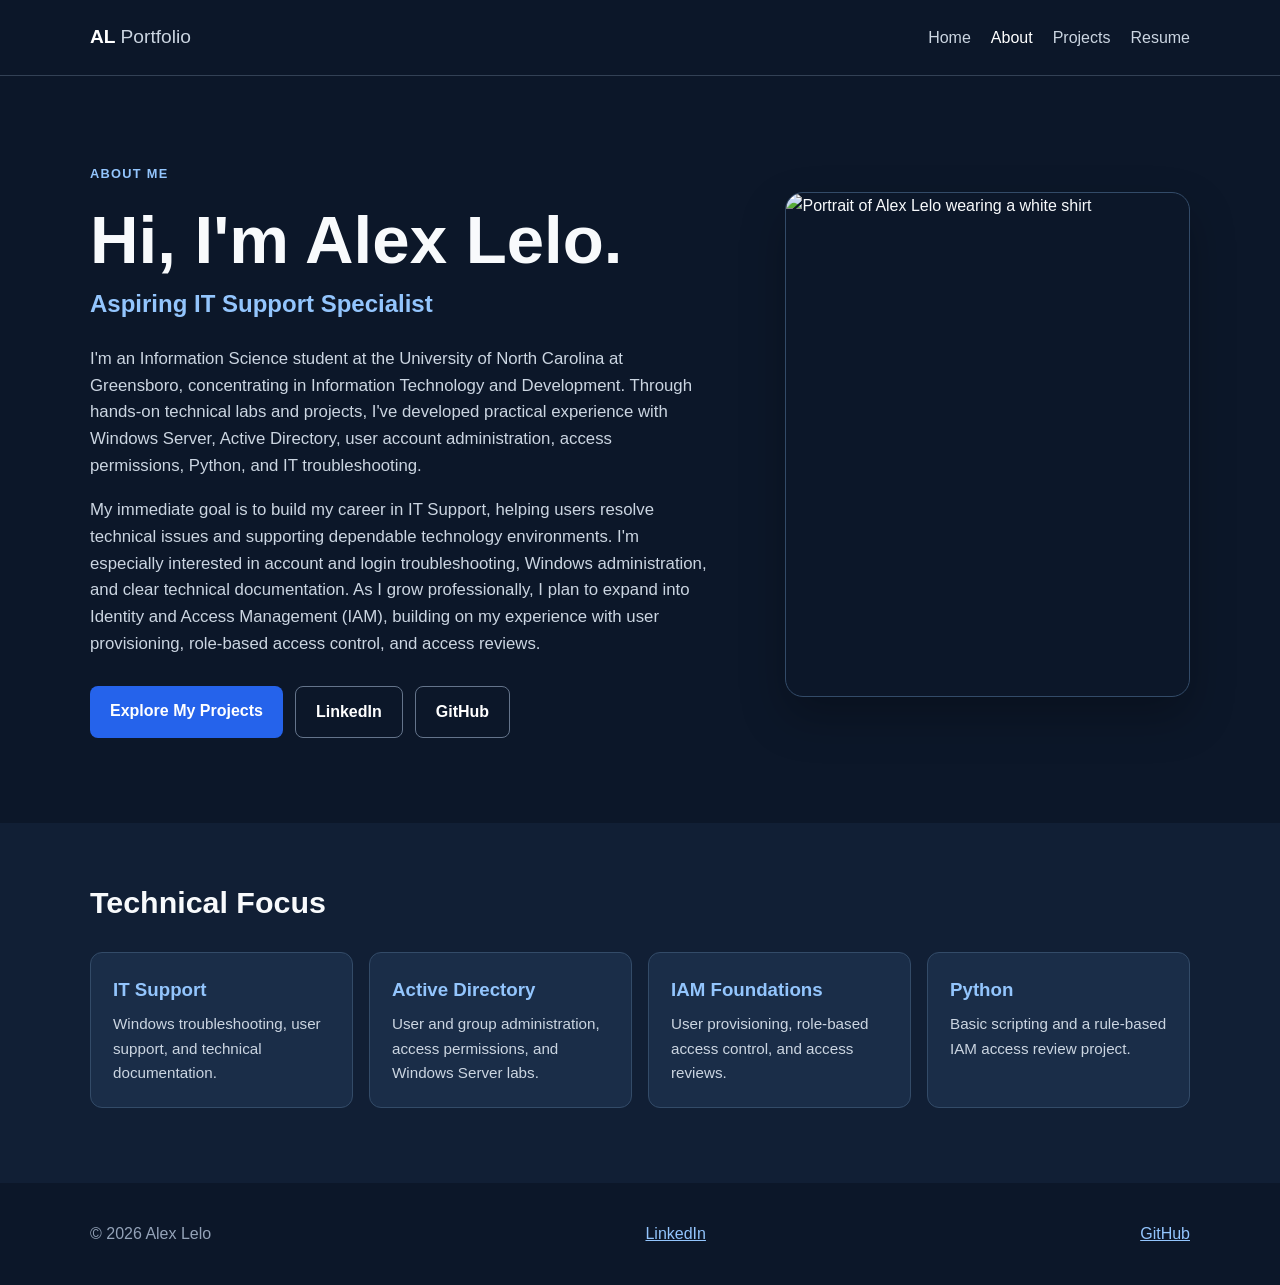
==== aboutMe.html @ 46b6fcd7 "Add files via upload" ====
<!DOCTYPE html>
<html lang="en">
<head>
  <meta charset="UTF-8">
  <meta name="viewport" content="width=device-width, initial-scale=1.0">
  <meta name="description" content="Learn about Alex Lelo's IT Support skills, Active Directory labs, and interest in identity and access management.">
  <title>About Me | Alex Lelo</title>
  <link rel="stylesheet" href="style.css">
</head>
<body>
  <header class="site-header">
    <nav class="nav container" aria-label="Main navigation">
      <a class="brand" href="index.html">AL <span>Portfolio</span></a>
      <div class="nav-links">
        <a href="index.html">Home</a>
        <a href="aboutMe.html" aria-current="page">About</a>
        <a href="projects.html">Projects</a>
        <a href="resume.html">Resume</a>
      </div>
    </nav>
  </header>
  <main>
    <section class="about-layout container" aria-labelledby="about-heading">
      <div class="about-copy">
        <p class="eyebrow">ABOUT ME</p>
        <h1 id="about-heading">Hi, I'm Alex Lelo.</h1>
        <p class="about-subtitle">Aspiring IT Support Specialist</p>
        <p>I'm an Information Science student at the University of North Carolina at Greensboro, concentrating in Information Technology and Development. Through hands-on technical labs and projects, I've developed practical experience with Windows Server, Active Directory, user account administration, access permissions, Python, and IT troubleshooting.</p>
        <p>My immediate goal is to build my career in IT Support, helping users resolve technical issues and supporting dependable technology environments. I'm especially interested in account and login troubleshooting, Windows administration, and clear technical documentation. As I grow professionally, I plan to expand into Identity and Access Management (IAM), building on my experience with user provisioning, role-based access control, and access reviews.</p>
        <div class="actions">
          <a class="button primary" href="projects.html">Explore My Projects</a>
          <a class="button secondary" href="https://www.linkedin.com/in/alex-m-lelo/" target="_blank" rel="noopener noreferrer">LinkedIn</a>
          <a class="button secondary" href="https://github.com/imalexlelo10" target="_blank" rel="noopener noreferrer">GitHub</a>
        </div>
      </div>
      <figure class="about-portrait">
        <img src="images/profile.jpg" alt="Portrait of Alex Lelo wearing a white shirt" width="928" height="1649">
      </figure>
    </section>
    <section class="skills-section" aria-labelledby="skills-heading">
      <div class="container">
        <h2 id="skills-heading">Technical Focus</h2>
        <div class="skill-grid">
          <div class="skill-card"><h3>IT Support</h3><p>Windows troubleshooting, user support, and technical documentation.</p></div>
          <div class="skill-card"><h3>Active Directory</h3><p>User and group administration, access permissions, and Windows Server labs.</p></div>
          <div class="skill-card"><h3>IAM Foundations</h3><p>User provisioning, role-based access control, and access reviews.</p></div>
          <div class="skill-card"><h3>Python</h3><p>Basic scripting and a rule-based IAM access review project.</p></div>
        </div>
      </div>
    </section>
  </main>
  <footer class="site-footer">
    <div class="container footer-inner">
      <p>© 2026 Alex Lelo</p>
      <a href="https://www.linkedin.com/in/alex-m-lelo/" target="_blank" rel="noopener noreferrer">LinkedIn</a>
      <a href="https://github.com/imalexlelo10" target="_blank" rel="noopener noreferrer">GitHub</a>
    </div>
  </footer>
</body>
</html>
---- style.css ----
:root { color-scheme: dark; }
* { box-sizing: border-box; }
body { margin: 0; font-family: Arial, Helvetica, sans-serif; background: #0c1729; color: #f8fafc; line-height: 1.6; }
a { color: #93c5fd; }
a:focus-visible { outline: 3px solid #fbbf24; outline-offset: 4px; }
.container { width: min(1100px, calc(100% - 40px)); margin-inline: auto; }
.site-header { border-bottom: 1px solid #334155; }
.nav { display: flex; justify-content: space-between; align-items: center; gap: 20px; padding-block: 22px; }
.brand { font-weight: 800; font-size: 1.2rem; color: white; text-decoration: none; }
.brand span { font-weight: 400; color: #cbd5e1; }
.nav-links { display: flex; flex-wrap: wrap; gap: 20px; }
.nav-links a { text-decoration: none; color: #cbd5e1; }
.nav-links a:hover, .nav-links a[aria-current] { color: white; }
.hero { padding-block: 90px 100px; max-width: 1100px; }
.eyebrow { color: #93c5fd; font-size: .8rem; font-weight: bold; letter-spacing: .1em; }
h1 { font-size: clamp(2.4rem, 6vw, 4.2rem); line-height: 1.12; margin: 18px 0 10px; }
.hero h2 { font-size: clamp(1.5rem, 3vw, 2.4rem); color: #93c5fd; margin: 0 0 22px; }
.intro { color: #cbd5e1; max-width: 680px; font-size: 1.12rem; }
.actions { display: flex; flex-wrap: wrap; gap: 12px; margin-top: 28px; }
.button { display: inline-block; padding: 12px 20px; border-radius: 8px; font-weight: bold; text-decoration: none; }
.primary { background: #2563eb; color: white; }
.primary:hover { background: #1d4ed8; }
.secondary { border: 1px solid #64748b; color: white; }
.secondary:hover { background: #1e293b; }
.projects-section { background: #111f35; padding-block: 55px 75px; }
.projects-section h2 { margin-top: 0; font-size: 1.9rem; }
.project-grid { display: grid; grid-template-columns: repeat(2, minmax(0, 1fr)); gap: 20px; }
.project-card { background: #1a2d48; border: 1px solid #334b68; border-radius: 12px; padding: 28px; }
.project-icon { color: #93c5fd; font-size: 2rem; }
.project-card h3 { margin: 12px 0; }
.project-card p { color: #cbd5e1; }
.project-card .tags { color: #93c5fd; font-size: .85rem; }
.site-footer { padding-block: 22px; }
.footer-inner { display: flex; align-items: center; justify-content: space-between; gap: 16px; }
.footer-inner p { color: #94a3b8; }
@media (max-width: 650px) { .nav { align-items: flex-start; flex-direction: column; } .nav-links { gap: 14px; } .hero { padding-block: 55px 65px; } .project-grid { grid-template-columns: 1fr; } }

/* About Me page */
.about-layout { display: grid; grid-template-columns: minmax(0, 1.3fr) minmax(250px, .85fr); gap: clamp(28px, 6vw, 78px); align-items: center; padding-block: 75px 85px; }
.about-copy h1 { margin-bottom: 8px; }
.about-subtitle { color: #93c5fd; font-size: 1.5rem; font-weight: bold; margin: 0 0 22px; }
.about-copy > p:not(.eyebrow):not(.about-subtitle) { color: #cbd5e1; font-size: 1.05rem; }
.about-portrait { margin: 0; border-radius: 18px; overflow: hidden; border: 1px solid #334b68; box-shadow: 0 20px 45px rgba(0, 0, 0, .25); }
.about-portrait img { display: block; width: 100%; height: auto; aspect-ratio: 4 / 5; object-fit: cover; object-position: center 25%; }
.skills-section { background: #111f35; padding-block: 55px 75px; }
.skills-section h2 { font-size: 1.9rem; margin-top: 0; }
.skill-grid { display: grid; grid-template-columns: repeat(4, minmax(0, 1fr)); gap: 16px; }
.skill-card { padding: 22px; background: #1a2d48; border: 1px solid #334b68; border-radius: 12px; }
.skill-card h3 { color: #93c5fd; margin: 0 0 8px; }
.skill-card p { color: #cbd5e1; margin: 0; font-size: .95rem; }
@media (max-width: 850px) { .about-layout { grid-template-columns: 1fr; } .about-portrait { width: min(100%, 390px); } .skill-grid { grid-template-columns: repeat(2, minmax(0, 1fr)); } }
@media (max-width: 520px) { .skill-grid { grid-template-columns: 1fr; } .footer-inner { flex-wrap: wrap; } }
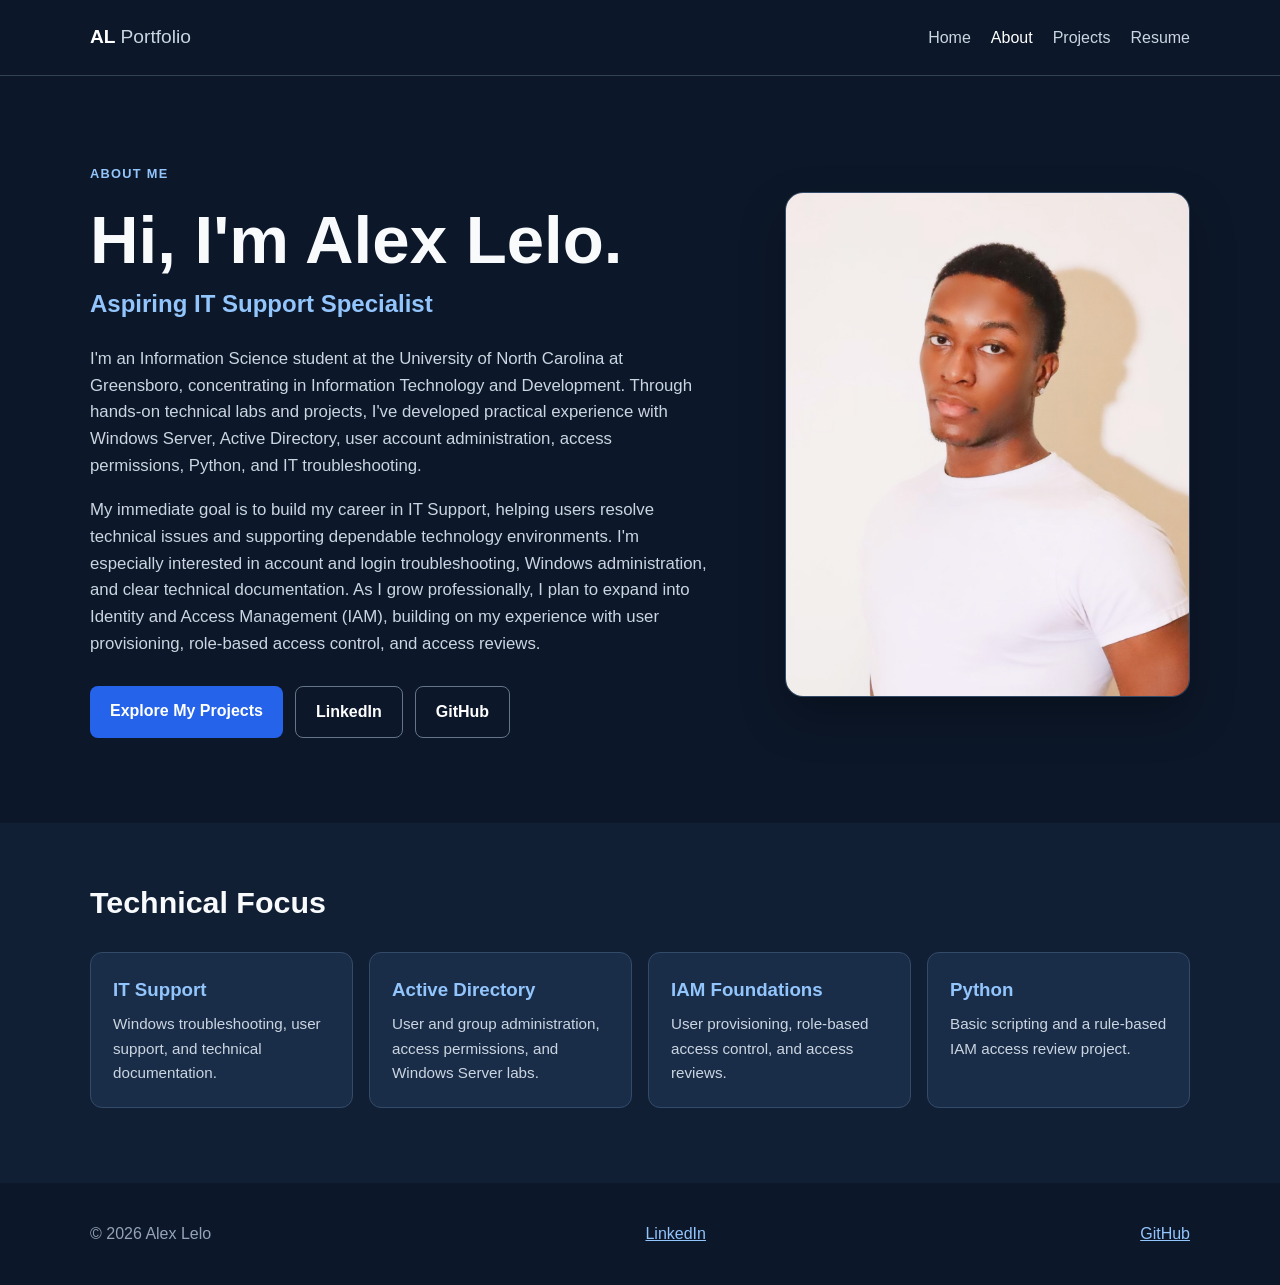
==== commit fd2b965d: "about me page profile photo debug update" ====
--- a/aboutMe.html
+++ b/aboutMe.html
@@ -34,7 +34,7 @@
         </div>
       </div>
       <figure class="about-portrait">
-        <img src="images/profile.jpg" alt="Portrait of Alex Lelo wearing a white shirt" width="928" height="1649">
+        <img src="profile.jpg" alt="Portrait of Alex Lelo wearing a white shirt" width="928" height="1649">
       </figure>
     </section>
     <section class="skills-section" aria-labelledby="skills-heading">
--- a/style.css
+++ b/style.css
@@ -50,3 +50,73 @@
 .skill-card p { color: #cbd5e1; margin: 0; font-size: .95rem; }
 @media (max-width: 850px) { .about-layout { grid-template-columns: 1fr; } .about-portrait { width: min(100%, 390px); } .skill-grid { grid-template-columns: repeat(2, minmax(0, 1fr)); } }
 @media (max-width: 520px) { .skill-grid { grid-template-columns: 1fr; } .footer-inner { flex-wrap: wrap; } }
+
+
+/* Projects Page */
+
+.project-page-intro {
+  padding: 70px 0 65px;
+}
+
+.project-page-intro h1 {
+  margin-bottom: 20px;
+}
+
+.project-list {
+  display: grid;
+  gap: 22px;
+}
+
+.project-list .project-card h2 {
+  font-size: 1.55rem;
+  margin: 6px 0 14px;
+  color: #ffffff;
+}
+
+.project-list .project-card p {
+  max-width: 850px;
+}
+
+.project-list .project-card strong {
+  color: #ffffff;
+}
+
+.project-next {
+  padding: 55px 0 75px;
+}
+
+.project-next p {
+  color: #cbd5e1;
+}
+
+
+/* Resume Page */
+
+.resume-page {
+    padding-top: 70px;
+    padding-bottom: 100px;
+    min-height: 400px;
+}
+
+.resume-page h1 {
+    margin-bottom: 20px;
+}
+
+.resume-page p {
+    margin-bottom: 25px;
+    line-height: 1.6;
+}
+
+.resume-link {
+    display: inline-block;
+    background-color: #2563eb;
+    color: white;
+    padding: 12px 20px;
+    border-radius: 6px;
+    text-decoration: none;
+}
+
+.resume-link:hover {
+    background-color: #1d4ed8;
+}
+
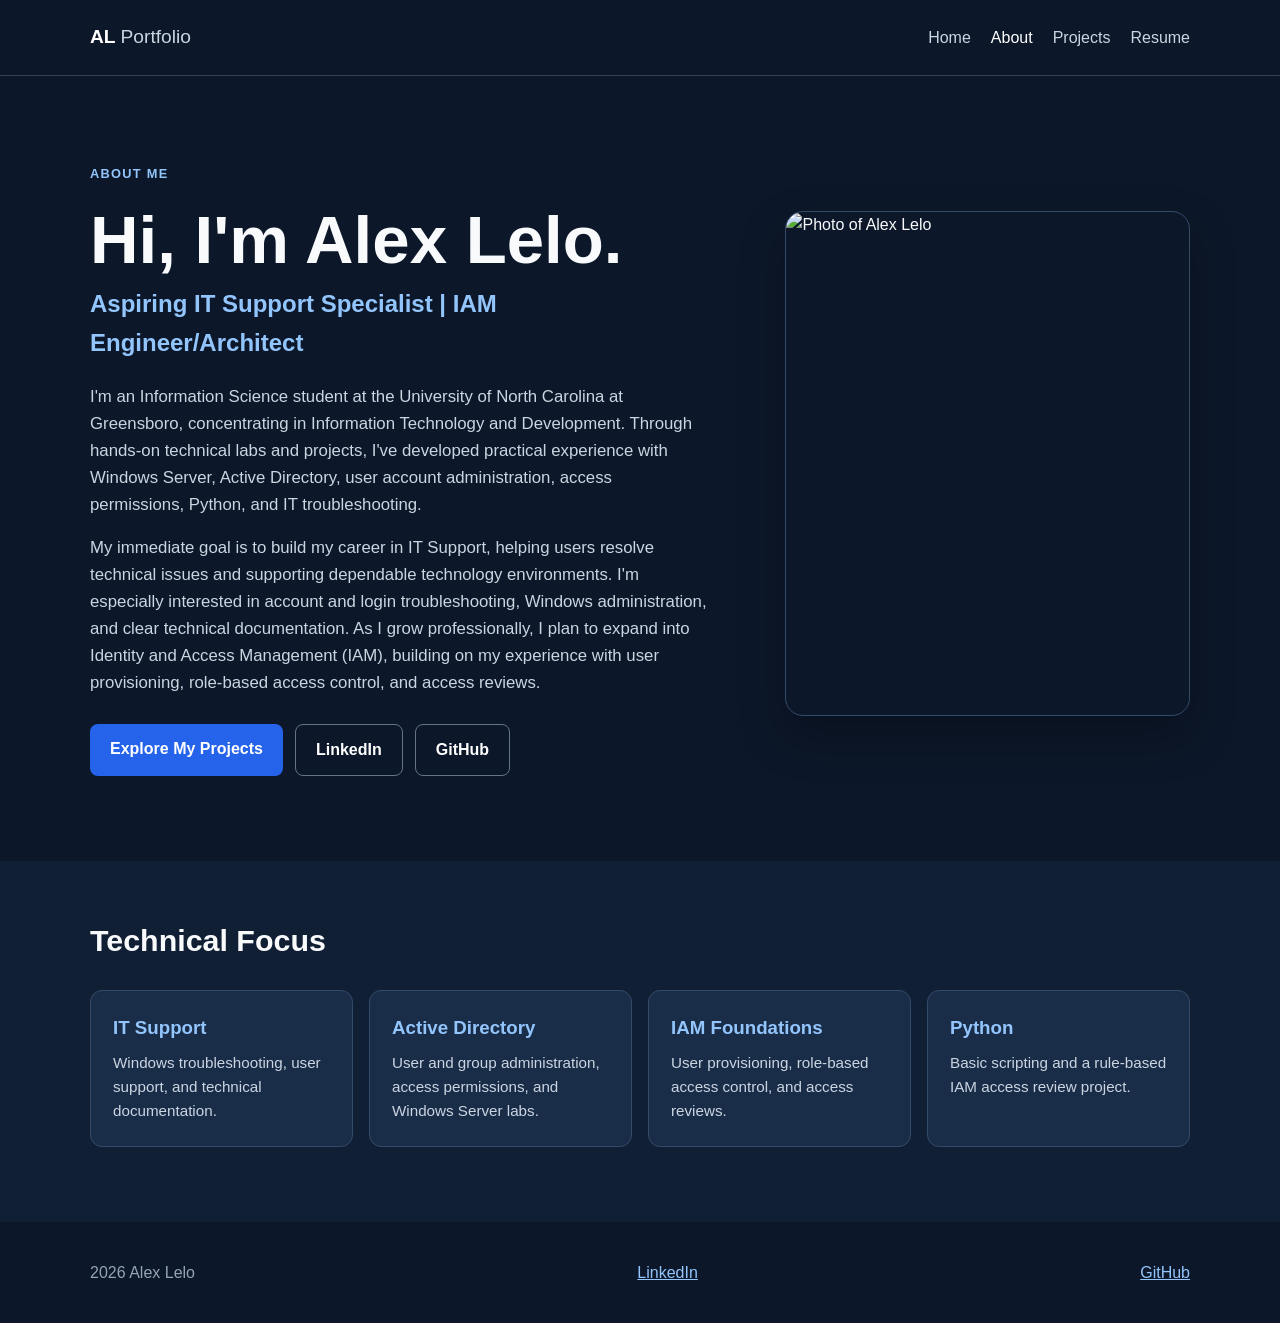
==== commit 48c45908: "about me page update to profile picture" ====
--- a/aboutMe.html
+++ b/aboutMe.html
@@ -24,7 +24,7 @@
       <div class="about-copy">
         <p class="eyebrow">ABOUT ME</p>
         <h1 id="about-heading">Hi, I'm Alex Lelo.</h1>
-        <p class="about-subtitle">Aspiring IT Support Specialist</p>
+        <p class="about-subtitle">Aspiring IT Support Specialist | IAM Engineer/Architect</p>
         <p>I'm an Information Science student at the University of North Carolina at Greensboro, concentrating in Information Technology and Development. Through hands-on technical labs and projects, I've developed practical experience with Windows Server, Active Directory, user account administration, access permissions, Python, and IT troubleshooting.</p>
         <p>My immediate goal is to build my career in IT Support, helping users resolve technical issues and supporting dependable technology environments. I'm especially interested in account and login troubleshooting, Windows administration, and clear technical documentation. As I grow professionally, I plan to expand into Identity and Access Management (IAM), building on my experience with user provisioning, role-based access control, and access reviews.</p>
         <div class="actions">
@@ -34,7 +34,7 @@
         </div>
       </div>
       <figure class="about-portrait">
-        <img src="profile.jpg" alt="Portrait of Alex Lelo wearing a white shirt" width="928" height="1649">
+        <img src="images/profile.jpeg" alt="Photo of Alex Lelo" class="profile-photo">
       </figure>
     </section>
     <section class="skills-section" aria-labelledby="skills-heading">
@@ -51,7 +51,7 @@
   </main>
   <footer class="site-footer">
     <div class="container footer-inner">
-      <p>© 2026 Alex Lelo</p>
+      <p> 2026 Alex Lelo</p>
       <a href="https://www.linkedin.com/in/alex-m-lelo/" target="_blank" rel="noopener noreferrer">LinkedIn</a>
       <a href="https://github.com/imalexlelo10" target="_blank" rel="noopener noreferrer">GitHub</a>
     </div>
--- a/style.css
+++ b/style.css
@@ -120,3 +120,13 @@
     background-color: #1d4ed8;
 }
 
+
+.profile-photo {
+    width: 280px;
+    height: 350px;
+    object-fit: cover;
+    object-position: center;
+    border-radius: 10px;
+    display: block;
+}
+
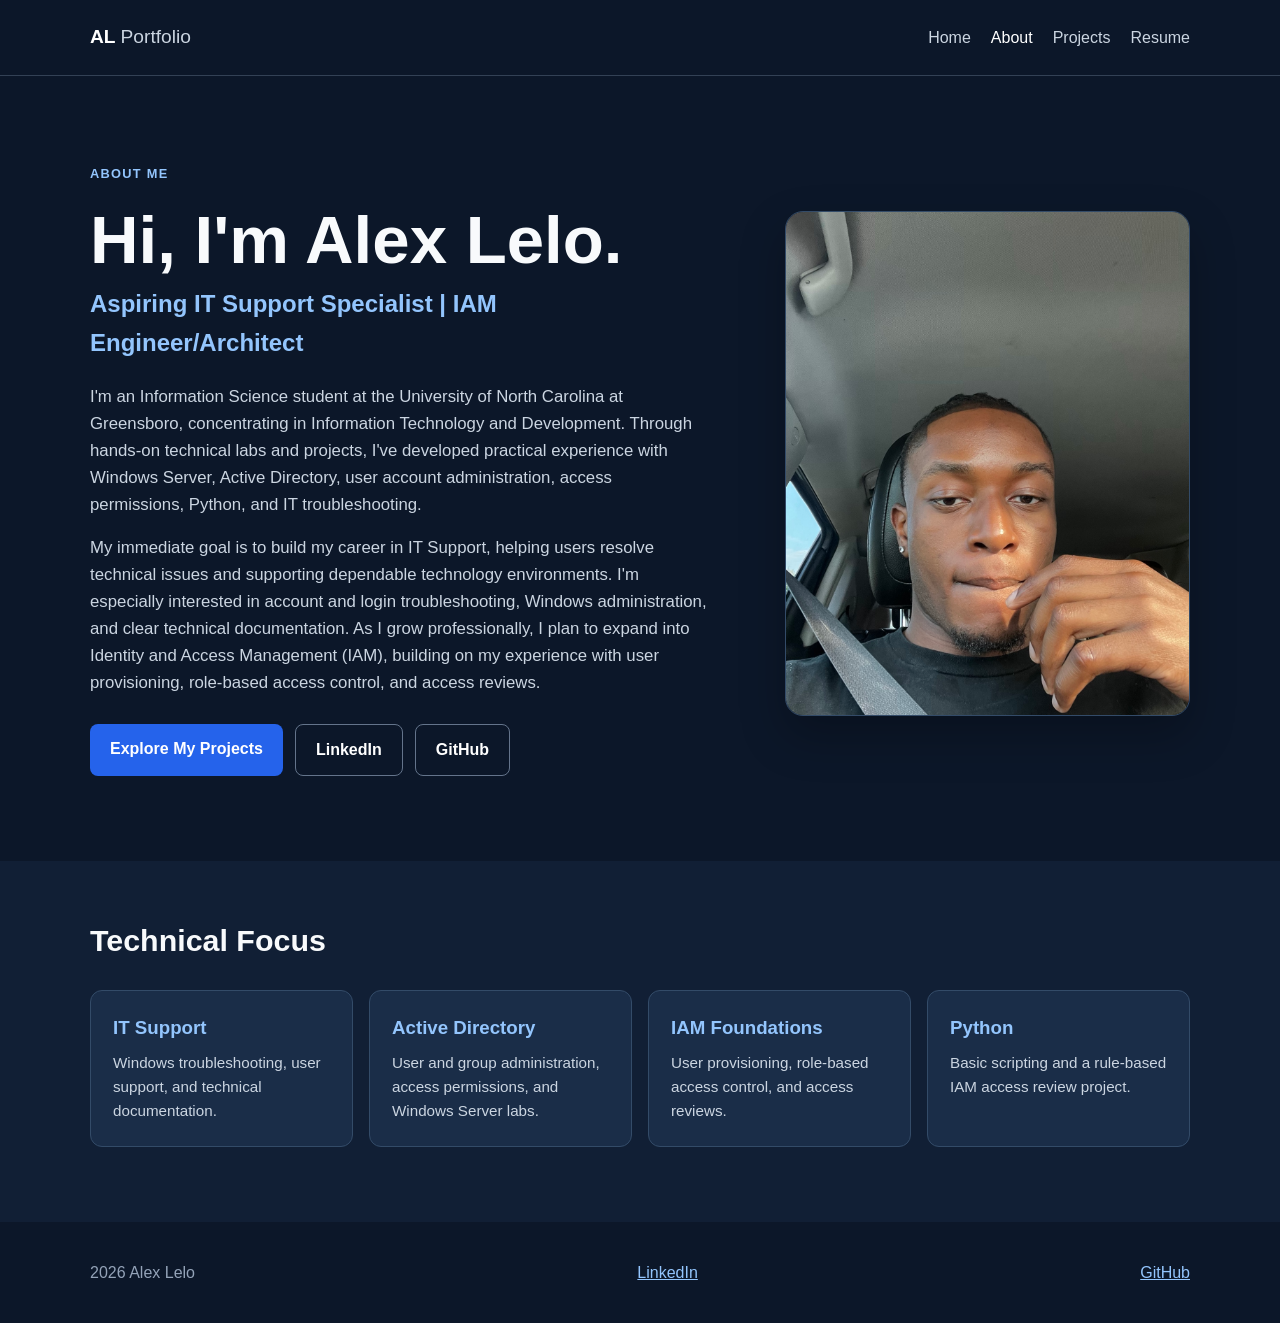
==== commit 44d9ae9b: "about me debug for pfp" ====
--- a/aboutMe.html
+++ b/aboutMe.html
@@ -34,7 +34,7 @@
         </div>
       </div>
       <figure class="about-portrait">
-        <img src="images/profile.jpeg" alt="Photo of Alex Lelo" class="profile-photo">
+        <img src="images/profile.jpg" alt="Photo of Alex Lelo" class="profile-photo">
       </figure>
     </section>
     <section class="skills-section" aria-labelledby="skills-heading">
